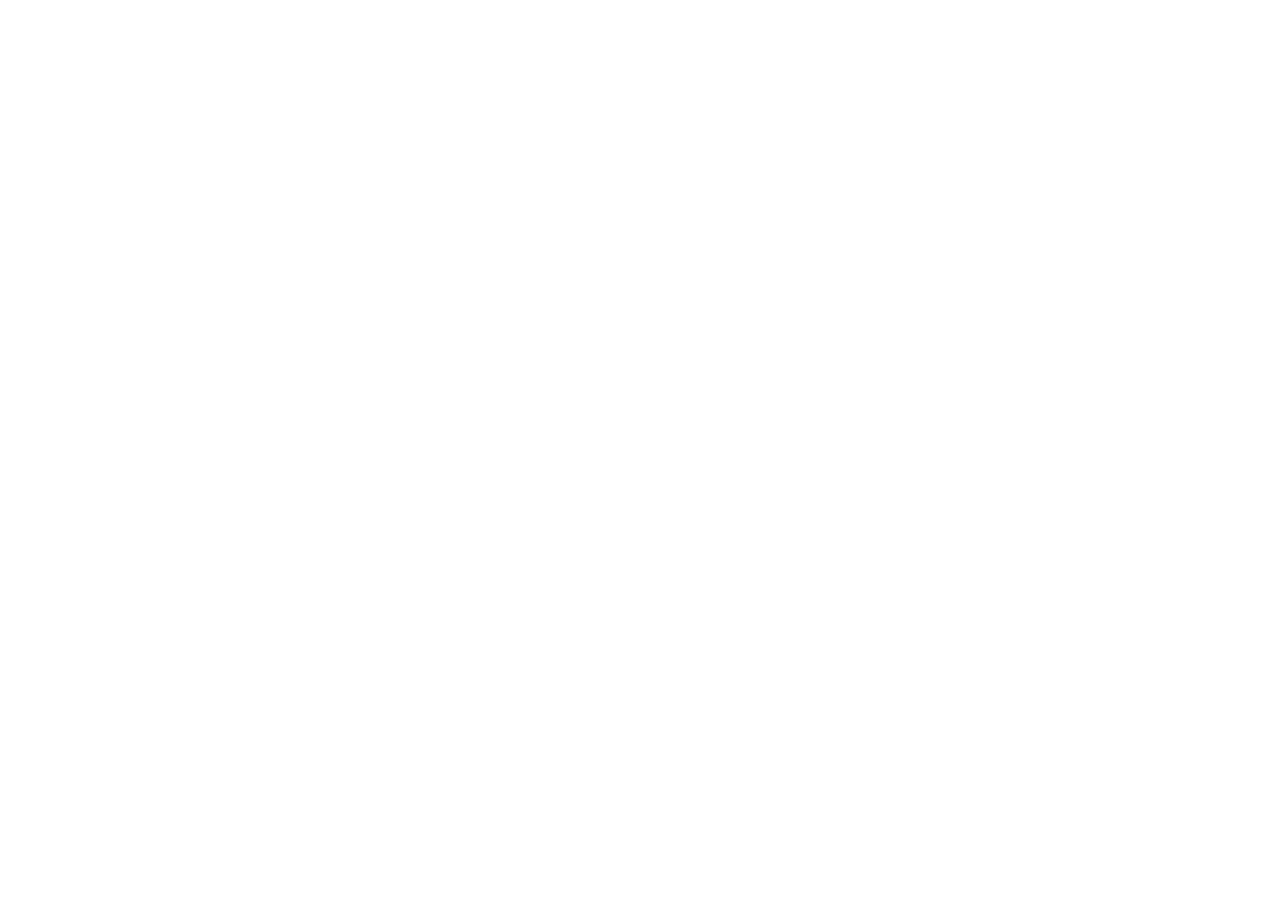
==== index.html @ c3a7b038 "first commit" ====
<!DOCTYPE html>
<html lang="en">
  <head>
    <meta charset="UTF-8" />
    <meta name="viewport" content="width=device-width, initial-scale=1.0" />
    <title>Weather Application</title>
    <link href="css/style.css" type="text/css" rel="stylesheet" />
    <script src="js/script.js" defer></script>
  </head>
  <body></body>
</html>
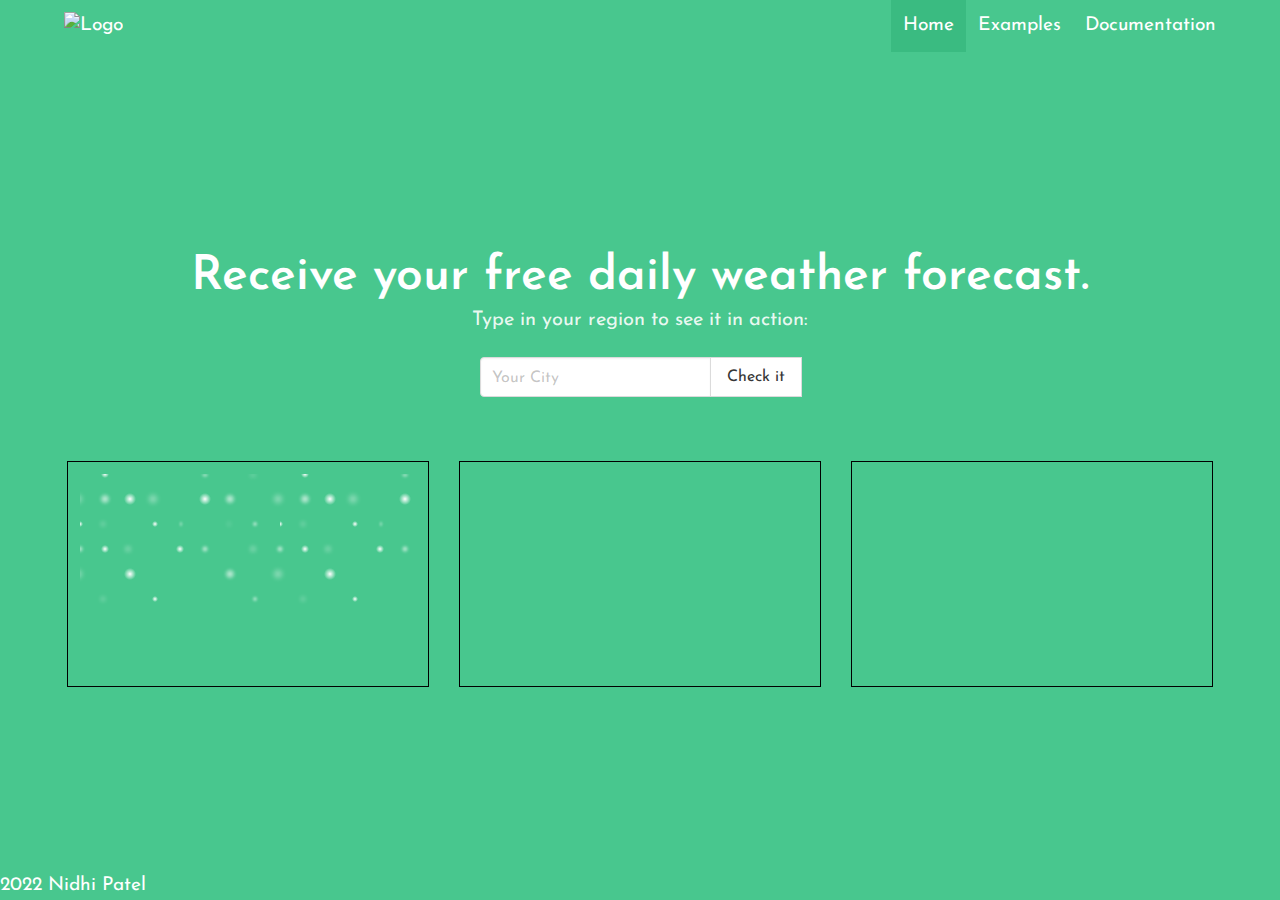
==== commit eb298dd5: "add extra folder for sunny and snow" ====
--- a/index.html
+++ b/index.html
@@ -4,8 +4,90 @@
     <meta charset="UTF-8" />
     <meta name="viewport" content="width=device-width, initial-scale=1.0" />
     <title>Weather Application</title>
+    <link href="bulma/css/bulma.min.css" type="text/css" rel="stylesheet" />
     <link href="css/style.css" type="text/css" rel="stylesheet" />
+    <link href="css/nav.css" type="text/css" rel="stylesheet" />
+    <link href="css/weather/snow.css" type="text/css" rel="stylesheet" />
     <script src="js/script.js" defer></script>
   </head>
-  <body></body>
+  <body>
+    <section class="hero is-success is-fullheight">
+      <!-- Hero head: will stick at the top -->
+      <div class="hero-head">
+        <header class="navbar">
+          <div class="container">
+            <div class="navbar-brand">
+              <a class="navbar-item">
+                <img
+                  src="https://bulma.io/images/bulma-type-white.png"
+                  alt="Logo"
+                />
+              </a>
+              <span class="navbar-burger" data-target="navbarMenuHeroC">
+                <span></span>
+                <span></span>
+                <span></span>
+              </span>
+            </div>
+            <div id="navbarMenuHeroC" class="navbar-menu fill">
+              <div class="navbar-end">
+                <a class="navbar-item is-active"> Home </a>
+                <a class="navbar-item"> Examples </a>
+                <a class="navbar-item"> Documentation </a>
+              </div>
+            </div>
+          </div>
+        </header>
+      </div>
+
+      <!-- Hero content: will be in the middle -->
+      <div class="hero-body">
+        <div class="container has-text-centered">
+          <section id="banner-text">
+            <p class="title is-1">Receive your free daily weather forecast.</p>
+            <p class="subtitle">Type in your region to see it in action:</p>
+            <div class="field has-addons field-center">
+              <p class="control">
+                <input
+                  class="input"
+                  type="text"
+                  placeholder="Your City"
+                  id="search-city"
+                />
+              </p>
+              <p class="control">
+                <button class="button" id="search-button">Check it</button>
+              </p>
+              <p id="error-message" class="hide">Please enter the city name</p>
+            </div>
+          </section>
+          <section id="main-content">
+            <div class="columns" id="weather-column">
+              <div class="column">
+                <div class="snow-wrap">
+                  <div class="snow">
+                    <!-- <div id="city-temp">10C</div>
+                    <div id="city-name">Brampton</div> -->
+                  </div>
+                </div>
+              </div>
+              <div class="column">
+                <div id="city-name"></div>
+                <div id="city-temp"></div>
+              </div>
+              <div class="column">
+                <div id="city-name"></div>
+                <div id="city-temp"></div>
+              </div>
+            </div>
+          </section>
+        </div>
+      </div>
+
+      <!-- Hero footer: will stick at the bottom -->
+      <div class="hero-foot">
+        <p>2022 Nidhi Patel</p>
+      </div>
+    </section>
+  </body>
 </html>
--- a/css/style.css
+++ b/css/style.css
@@ -0,0 +1,62 @@
+@import url("https://fonts.googleapis.com/css2?family=Josefin+Sans&display=swap");
+
+/**********************
+* TABLE OF CONTENT
+* ================
+* 1.GENERAL STYLES
+**********************/
+
+/* 1. GENERAL STYLES */
+html {
+  box-sizing: border-box;
+}
+*,
+*::before,
+*::after {
+  box-sizing: inherit;
+}
+body {
+  font: normal 1.2em/1.4 "Josefin Sans", sans-serif;
+  margin: 0;
+  color: #000000;
+}
+h1,
+h2,
+h3,
+h4,
+h5,
+h6,
+p {
+  margin: 0;
+  font-weight: normal;
+}
+input::placeholder {
+  font-family: "Josefin Sans", sans-serif;
+}
+button {
+  font-family: "Josefin Sans", sans-serif;
+}
+
+.full-page {
+  background-color: aquamarine;
+}
+
+.field.has-addons.field-center {
+  justify-content: center;
+}
+
+#banner-text {
+  padding: 2em 0;
+}
+#main-content {
+  padding: 2em 0;
+}
+.column {
+  border: 1px solid #000000;
+  margin: 0 15px;
+  text-align: left;
+}
+
+.hide {
+  display: none;
+}
--- a/css/nav.css
+++ b/css/nav.css
@@ -0,0 +1,51 @@
+/* NAVBAR ANIMATION EFFECT */
+.navbar-menu a {
+  position: relative;
+}
+.navbar-menu.fill a:after {
+  position: absolute;
+  bottom: 0;
+  left: 0;
+  right: 0;
+  margin: auto;
+  width: 0%;
+  content: ".";
+  color: transparent;
+  background: #aaa;
+  height: 1px;
+}
+
+.navbar-menu.fill a:after {
+  text-align: left;
+  content: ".";
+  margin: 0;
+  opacity: 0;
+}
+.navbar-menu.fill a:hover {
+  color: #fff;
+  z-index: 1;
+  transition: all 2s;
+}
+.navbar-menu.fill a:hover:after {
+  z-index: -10;
+  animation: fill 1s forwards;
+  -webkit-animation: fill 1s forwards;
+  -moz-animation: fill 1s forwards;
+  opacity: 1;
+}
+/* Keyframes */
+@keyframes fill {
+  0% {
+    width: 0%;
+    height: 1px;
+  }
+  50% {
+    width: 100%;
+    height: 1px;
+  }
+  100% {
+    width: 100%;
+    height: 100%;
+    background: #333;
+  }
+}
--- a/css/weather/snow.css
+++ b/css/weather/snow.css
@@ -0,0 +1,50 @@
+/* SNOW ANIMATION EFFECT */
+.snow-wrap {
+  position: relative;
+  overflow: hidden;
+  height: 200px;
+}
+.snow,
+.snow::after,
+.snow::before {
+  content: "";
+  top: -200px;
+  right: 0;
+  left: 0;
+  bottom: 0;
+  position: absolute;
+  background-image: radial-gradient(4px 4px at 25px 0px, #ffffff, transparent),
+    radial-gradient(6px 6px at 50px 25px, #ffffff, transparent),
+    radial-gradient(3px 3px at 75px 50px, #ffffff, transparent),
+    radial-gradient(4px 4px at 100px 75px, #ffffff, transparent),
+    radial-gradient(6px 6px at 125px 25px, #ffffff, transparent),
+    radial-gradient(3px 3px at 0px 50px, #ffffff, transparent),
+    radial-gradient(4px 4px at 25px 75px, #ffffff, transparent),
+    radial-gradient(6px 6px at 50px 100px, #ffffff, transparent),
+    radial-gradient(3px 3px at 75px 125px, #ffffff, transparent);
+  background-size: 200px 200px;
+  animation: snowAmin 3s linear infinite;
+}
+.snow::after {
+  margin-left: -52px;
+  opacity: 0.5;
+  filter: blur(2px);
+  animation-direction: reverse;
+  animation-duration: 6s;
+}
+.snow::before {
+  margin-left: -100px;
+  opacity: 0.7;
+  filter: blur(1px);
+  animation-direction: reverse;
+  animation-duration: 9s;
+}
+
+@keyframes snowAmin {
+  from {
+    transform: translateY(0);
+  }
+  to {
+    transform: translateY(200px);
+  }
+}
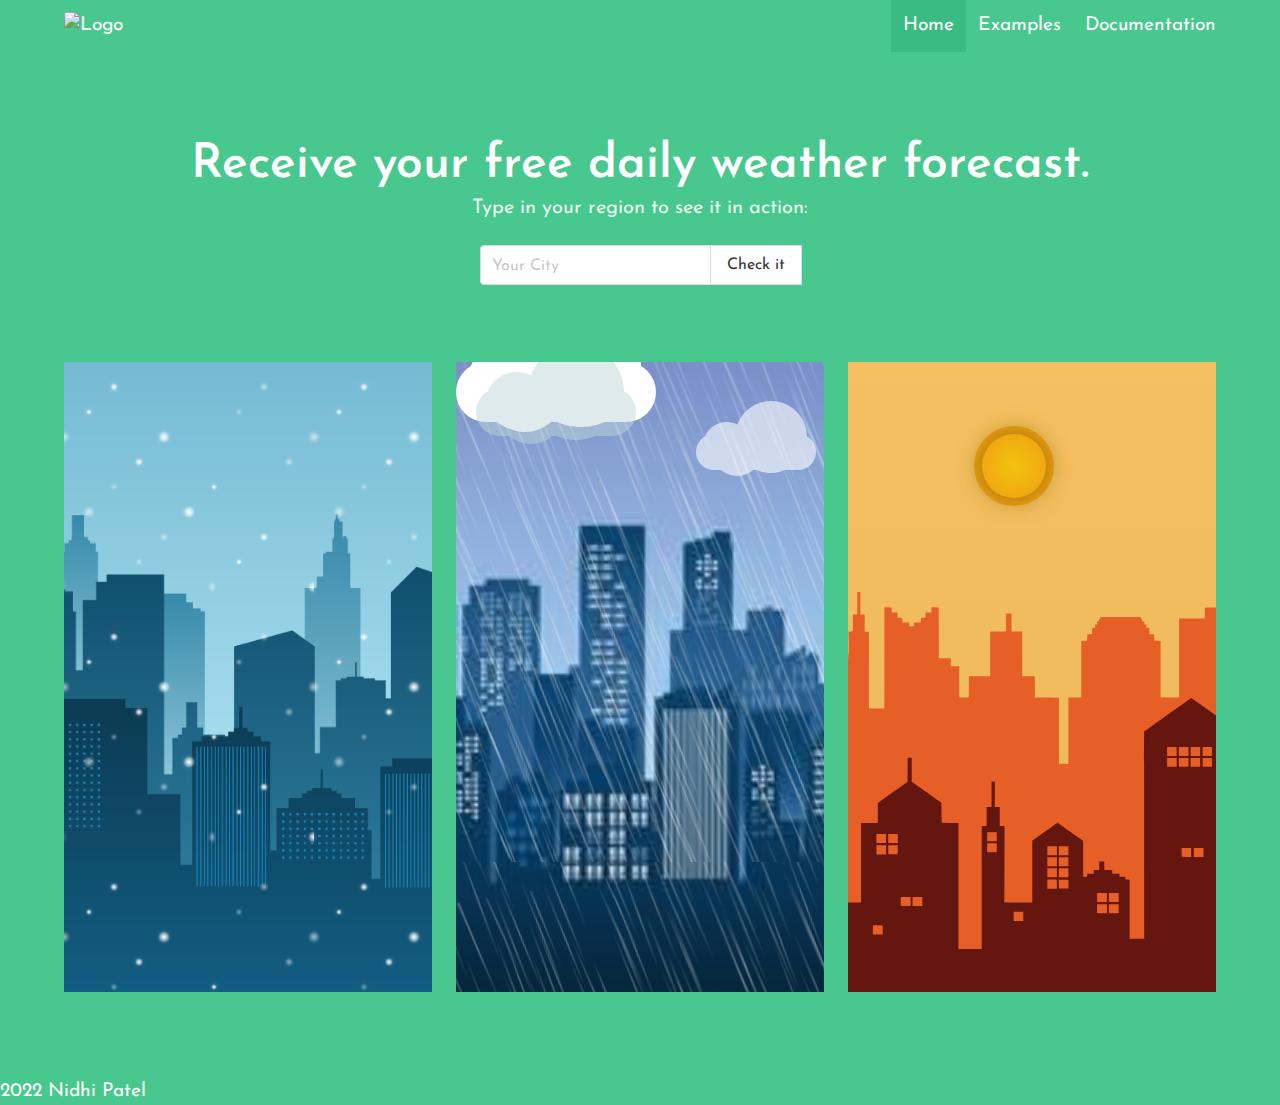
==== commit 2e0c8773: "add sunny and rainy" ====
--- a/index.html
+++ b/index.html
@@ -7,7 +7,11 @@
     <link href="bulma/css/bulma.min.css" type="text/css" rel="stylesheet" />
     <link href="css/style.css" type="text/css" rel="stylesheet" />
     <link href="css/nav.css" type="text/css" rel="stylesheet" />
-    <link href="css/weather/snow.css" type="text/css" rel="stylesheet" />
+    <link href="css/snow.css" type="text/css" rel="stylesheet" />
+    <link href="css/rainy.css" type="text/css" rel="stylesheet" />
+    <link href="css/sunny.css" type="text/css" rel="stylesheet" />
+    <link href="css/svg.css" type="text/css" rel="stylesheet" />
+
     <script src="js/script.js" defer></script>
   </head>
   <body>
@@ -64,20 +68,32 @@
           <section id="main-content">
             <div class="columns" id="weather-column">
               <div class="column">
-                <div class="snow-wrap">
-                  <div class="snow">
-                    <!-- <div id="city-temp">10C</div>
-                    <div id="city-name">Brampton</div> -->
-                  </div>
+                <div class="block-snow-wrapper">
+                  <div class="block-snow"></div>
                 </div>
               </div>
               <div class="column">
-                <div id="city-name"></div>
-                <div id="city-temp"></div>
+                <div class="block-rainy">
+                  <div class="cloud x1"></div>
+                  <div class="cloud x2"></div>
+                  <div class="cloud x6"></div>
+                </div>
               </div>
               <div class="column">
-                <div id="city-name"></div>
-                <div id="city-temp"></div>
+                <div class="wrapper">
+                  <div class="sunny"></div>
+                  <object
+                    class="background"
+                    type="image/svg+xml"
+                    data="image/red-city.svg"
+                  ></object>
+                  <div class="bird-container bird-container-one">
+                    <div class="bird bird-one"></div>
+                  </div>
+                  <div class="bird-container bird-container-two">
+                    <div class="bird bird-two"></div>
+                  </div>
+                </div>
               </div>
             </div>
           </section>
--- a/css/style.css
+++ b/css/style.css
@@ -51,11 +51,6 @@
 #main-content {
   padding: 2em 0;
 }
-.column {
-  border: 1px solid #000000;
-  margin: 0 15px;
-  text-align: left;
-}
 
 .hide {
   display: none;
--- a/css/snow.css
+++ b/css/snow.css
@@ -0,0 +1,61 @@
+:root {
+  --block-animation-background-size: 250px;
+}
+
+/* Snow Animation for Block - Start */
+.block-snow-wrapper {
+  height: 70vh;
+  width: 100%;
+  background-image: url("/image/background-block-snow.jpg");
+  background-size: cover;
+  background-position: center bottom;
+  position: relative;
+  overflow: hidden;
+}
+.block-snow,
+.block-snow::after,
+.block-snow::before {
+  content: "";
+  top: calc(-1 * var(--block-animation-background-size));
+  left: 0;
+  right: 0;
+  bottom: 0;
+  position: absolute;
+  background-image: radial-gradient(4px 4px at 50px 25px, #ffffff, transparent),
+    radial-gradient(6px 6px at 100px 75px, #ffffff, transparent),
+    radial-gradient(3px 3px at 150px 125px, #ffffff, transparent),
+    radial-gradient(4px 4px at 200px 175px, #ffffff, transparent),
+    radial-gradient(6px 6px at 250px 225px, #ffffff, transparent),
+    radial-gradient(3px 3px at 25px 50px, #ffffff, transparent),
+    radial-gradient(4px 4px at 75px 100px, #ffffff, transparent),
+    radial-gradient(6px 6px at 125px 150px, #ffffff, transparent),
+    radial-gradient(3px 3px at 175px 200px, #ffffff, transparent);
+  background-size: var(--block-animation-background-size)
+    var(--block-animation-background-size);
+  animation: blockScreenSnowAnimation 2s linear infinite;
+}
+.block-snow::after {
+  margin-left: -250px;
+  opacity: 0.5;
+  filter: blur(2px);
+  animation-direction: reverse;
+  animation-duration: 4s;
+}
+.block-snow::before {
+  margin-left: -350px;
+  opacity: 0.7;
+  filter: blur(1px);
+  animation-direction: reverse;
+  animation-duration: 6s;
+}
+
+@keyframes blockScreenSnowAnimation {
+  from {
+    transform: translateY(0);
+  }
+  to {
+    transform: translateY(var(--block-animation-background-size));
+  }
+}
+
+/* Snow Animation for Block - End */
--- a/css/rainy.css
+++ b/css/rainy.css
@@ -0,0 +1,138 @@
+.block-rainy {
+  position: relative;
+  background-image: url("/image/background-block-rainy.jpg");
+  width: 100%;
+  height: 70vh;
+  background-size: cover;
+  background-position: center bottom;
+  overflow: hidden;
+}
+.block-rainy::before {
+  content: "";
+  position: absolute;
+  top: 0;
+  left: 0;
+  width: 100%;
+  height: 100%;
+  background: url("/image/rain.png");
+  animation: rain 0.2s linear infinite;
+}
+
+.cloud {
+  width: 200px;
+  height: 60px;
+  background: #fff;
+  border-radius: 200px;
+  position: relative;
+}
+.cloud:before {
+  content: "";
+  position: absolute;
+  background: #fff;
+  width: 100px;
+  height: 80px;
+  top: -15px;
+  left: 10px;
+  border-radius: 100px;
+  transform: rotate(30deg);
+}
+.cloud:after {
+  content: "";
+  position: absolute;
+  background: #ffffff;
+  width: 120px;
+  height: 120px;
+  top: -55px;
+  left: auto;
+  right: 15px;
+  border-radius: 100px;
+  transform: rotate(30deg);
+}
+.cloud.x6::before {
+  background: #bfd6d8;
+}
+.cloud.x6::after {
+  background: #bfd6d8;
+}
+.x1 {
+  animation: moveclouds 15s linear infinite;
+}
+.x2 {
+  left: 200px;
+  transform: scale(0.6);
+  opacity: 0.6;
+  animation: moveclouds 25s linear infinite;
+}
+.x6 {
+  left: 0;
+  top: -100px;
+  transform: scale(0.8);
+  opacity: 0.5;
+  animation: thunder 4s linear 0.02s infinite alternate,
+    moveclouds 25s linear infinite;
+  background: #bfd6d8;
+}
+
+@keyframes moveclouds {
+  0% {
+    left: 0;
+  }
+  100% {
+    left: 100%;
+  }
+}
+
+@keyframes thunder {
+  0% {
+    box-shadow: 0 0 25px #fff;
+  }
+  2% {
+    box-shadow: 0 0 25px rgba(0, 0, 0, 0.3);
+  }
+  49% {
+    box-shadow: 0 0 25px rgba(0, 0, 0, 0.3);
+  }
+  50% {
+    box-shadow: 0 0 25px #fff;
+  }
+  52% {
+    box-shadow: 0 0 25px #f7db6e;
+  }
+  53% {
+    box-shadow: 0 0 25px rgba(0, 0, 0, 0.3);
+  }
+  69% {
+    box-shadow: 0 0 25px rgba(0, 0, 0, 0.3);
+  }
+  70% {
+    box-shadow: 0 0 25px #fff;
+  }
+  71% {
+    box-shadow: 0 0 25px rgba(0, 0, 0, 0.3);
+  }
+  75% {
+    box-shadow: 0 0 25px rgba(0, 0, 0, 0.3);
+  }
+  76% {
+    box-shadow: 0 0 25px #fff;
+  }
+  77% {
+    box-shadow: 0 0 25px #a8d3f0;
+  }
+  78% {
+    box-shadow: 0 0 25px rgba(0, 0, 0, 0.3);
+  }
+  100% {
+    box-shadow: 0 0 25px rgba(0, 0, 0, 0.3);
+  }
+}
+
+@keyframes rain {
+  0% {
+    background-position: 0 0;
+  }
+  100% {
+    background-position: 20% 100%;
+    /* background-position: -80% -100%; for block*/
+  }
+}
--- a/css/sunny.css
+++ b/css/sunny.css
@@ -0,0 +1,166 @@
+.background {
+  width: 100%;
+  height: 70vh;
+  overflow: hidden;
+}
+
+.sunny {
+  position: absolute;
+  right: 55%;
+  width: 5rem;
+  height: 5rem;
+  margin-top: 4rem;
+  top: 0;
+  z-index: 0;
+}
+
+.sunny::before {
+  content: "";
+  position: absolute;
+  height: 80%;
+  width: 80%;
+  top: 10%;
+  right: -40%;
+  border-radius: 50%;
+  z-index: 2;
+  background-color: #f1c40f;
+  background-image: radial-gradient(#f1c40f, #f39c12);
+  box-shadow: 0 0 25px #917508;
+}
+.sunny::after {
+  content: "";
+  position: absolute;
+  height: 100%;
+  width: 100%;
+  border-radius: 50%;
+  z-index: 1;
+  background-color: #f39c12;
+  will-change: opacity, transform;
+  animation: fadeIn 2s linear infinite reverse,
+    scaleDown 2s linear infinite reverse;
+}
+
+.wrapper {
+  width: 100%;
+  height: 70vh;
+  background: linear-gradient(
+    0deg,
+    rgb(236, 183, 91) 0%,
+    rgba(253, 201, 102, 1) 34%,
+    rgba(247, 166, 61, 1) 77%,
+    rgba(230, 101, 36, 1) 100%
+  );
+  background-position: 0% 100%;
+  background-size: 100% 600%;
+  animation: gradient 6s linear;
+  animation-direction: alternate;
+  overflow: hidden;
+  position: relative;
+}
+
+.bird {
+  background-image: url("/image/bird-cells-new.svg");
+  background-size: auto 100%;
+  width: 88px;
+  height: 125px;
+  will-change: background-position;
+  animation-name: fly-cycle;
+  animation-timing-function: steps(10);
+  animation-iteration-count: infinite;
+}
+
+.bird-one {
+  animation-duration: 1s;
+  animation-delay: -0.5s;
+}
+.bird-two {
+  animation-duration: 0.9s;
+  animation-delay: -0.75s;
+}
+.bird-container {
+  position: absolute;
+  top: 20%;
+  left: -10%;
+  transform: scale(0) translateX(-10vw);
+  will-change: transform;
+
+  animation-name: fly-right-one;
+  animation-timing-function: linear;
+  animation-iteration-count: infinite;
+}
+.bird-container-one {
+  animation-duration: 15s;
+  animation-delay: 0s;
+}
+
+.bird-container-two {
+  animation-duration: 16s;
+  animation-delay: 1s;
+}
+
+@keyframes fly-cycle {
+  100% {
+    background-position: -900px 0;
+  }
+}
+
+@keyframes fly-right-one {
+  0% {
+    transform: scale(0.3) translateX(-10vw);
+  }
+
+  10% {
+    transform: translateY(2vh) translateX(10vw) scale(0.4);
+  }
+
+  20% {
+    transform: translateY(0vh) translateX(30vw) scale(0.5);
+  }
+
+  30% {
+    transform: translateY(4vh) translateX(50vw) scale(0.6);
+  }
+
+  40% {
+    transform: translateY(2vh) translateX(70vw) scale(0.6);
+  }
+
+  50% {
+    transform: translateY(0vh) translateX(90vw) scale(0.6);
+  }
+
+  60% {
+    transform: translateY(0vh) translateX(110vw) scale(0.6);
+  }
+
+  100% {
+    transform: translateY(0vh) translateX(110vw) scale(0.6);
+  }
+}
+
+@keyframes gradient {
+  0% {
+    background-position: 0% 0%;
+  }
+  100% {
+    background-position: 0% 100%;
+  }
+}
+
+@keyframes fadeIn {
+  0% {
+    opacity: 0;
+  }
+  100% {
+    opacity: 1;
+  }
+}
+
+@keyframes scaleDown {
+  0% {
+    transform: scale(1);
+  }
+  100% {
+    transform: scale(0.8);
+  }
+}
--- a/css/svg.css
+++ b/css/svg.css
@@ -0,0 +1,40 @@
+svg {
+  width: 100%;
+  height: 100vh;
+}
+
+.back-building {
+  z-index: -2;
+  fill: #e65f27;
+  animation: back-building-animation 6s ease;
+}
+
+.front-building {
+  z-index: 2;
+  fill: #65160f;
+  animation: front-building-animation 6s ease;
+}
+
+@keyframes front-building-animation {
+  0% {
+    fill: #65160f;
+  }
+  50% {
+    fill: #a62619;
+  }
+  100% {
+    fill: #65160f;
+  }
+}
+
+@keyframes back-building-animation {
+  0% {
+    fill: #e65f27;
+  }
+  50% {
+    fill: #a9461d;
+  }
+  100% {
+    fill: #e65f27;
+  }
+}
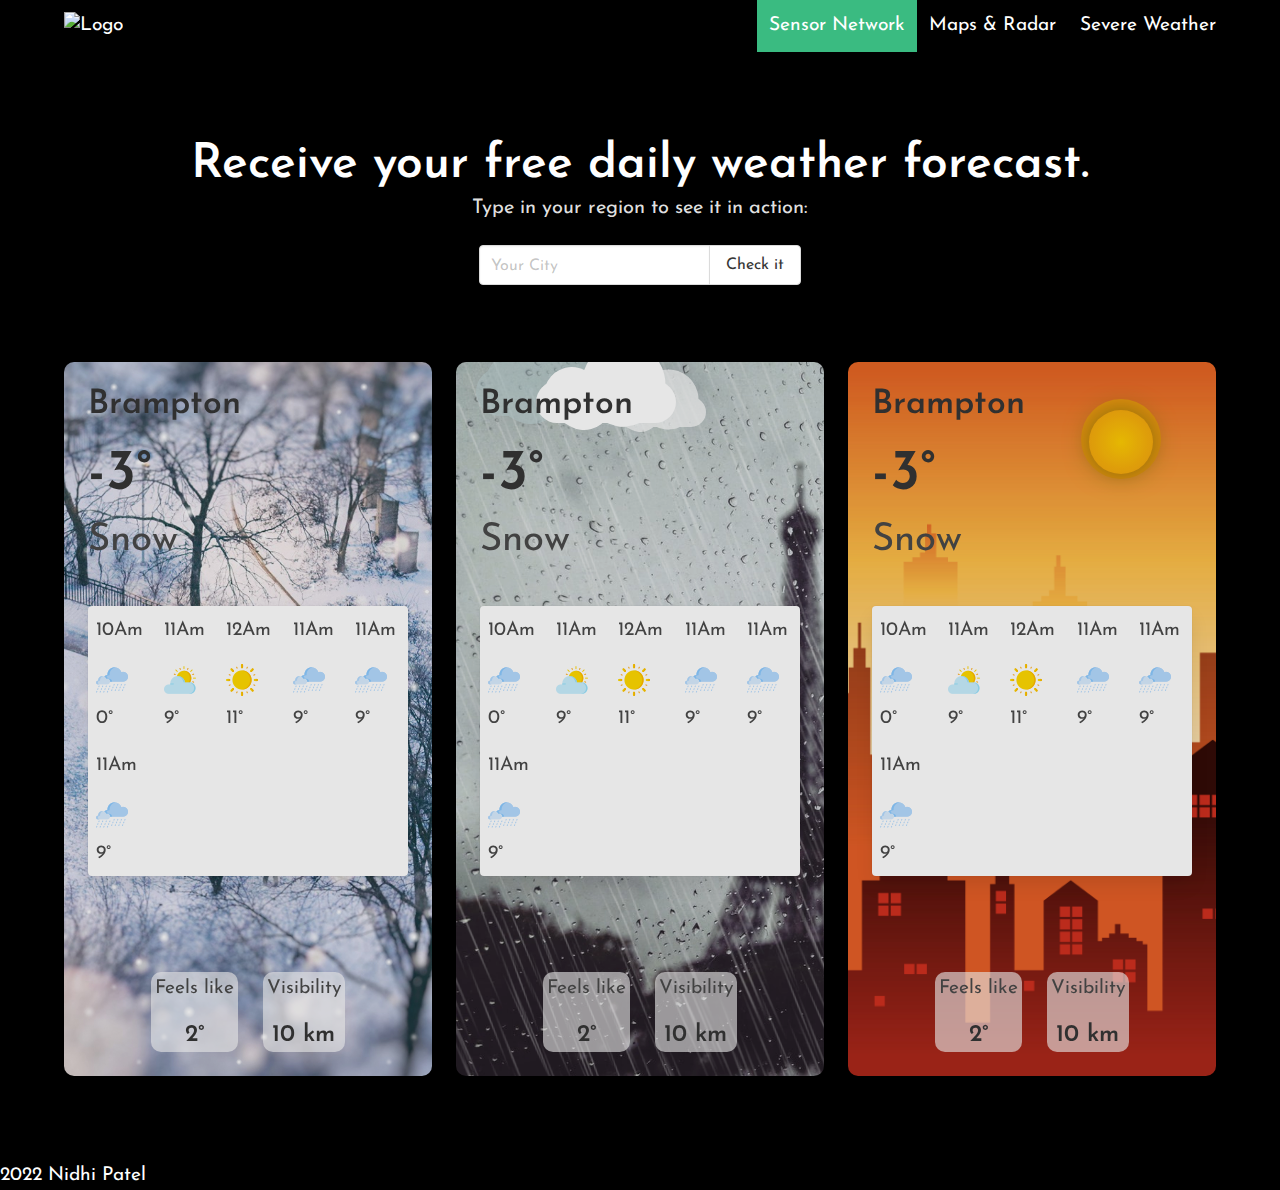
==== commit d84df1df: "merge all css and changes" ====
--- a/index.html
+++ b/index.html
@@ -6,17 +6,16 @@
     <title>Weather Application</title>
     <link href="bulma/css/bulma.min.css" type="text/css" rel="stylesheet" />
     <link href="css/style.css" type="text/css" rel="stylesheet" />
-    <link href="css/nav.css" type="text/css" rel="stylesheet" />
-    <link href="css/snow.css" type="text/css" rel="stylesheet" />
-    <link href="css/rainy.css" type="text/css" rel="stylesheet" />
-    <link href="css/sunny.css" type="text/css" rel="stylesheet" />
-    <link href="css/svg.css" type="text/css" rel="stylesheet" />
+    <!-- <link href="css/nav.css" type="text/css" rel="stylesheet" /> -->
+    <!-- <link href="css/snow.css" type="text/css" rel="stylesheet" /> -->
+    <!-- <link href="css/rainy.css" type="text/css" rel="stylesheet" /> -->
+    <!-- <link href="css/sunny.css" type="text/css" rel="stylesheet" /> -->
+    <!-- <link href="css/svg.css" type="text/css" rel="stylesheet" /> -->
 
     <script src="js/script.js" defer></script>
   </head>
   <body>
-    <section class="hero is-success is-fullheight">
-      <!-- Hero head: will stick at the top -->
+    <section class="hero is-success is-fullheight" id="full-page">
       <div class="hero-head">
         <header class="navbar">
           <div class="container">
@@ -35,20 +34,20 @@
             </div>
             <div id="navbarMenuHeroC" class="navbar-menu fill">
               <div class="navbar-end">
-                <a class="navbar-item is-active"> Home </a>
-                <a class="navbar-item"> Examples </a>
-                <a class="navbar-item"> Documentation </a>
+                <a class="navbar-item is-active">Sensor Network</a>
+                <a class="navbar-item">Maps & Radar</a>
+                <a class="navbar-item">Severe Weather</a>
               </div>
             </div>
           </div>
         </header>
       </div>
-
-      <!-- Hero content: will be in the middle -->
       <div class="hero-body">
         <div class="container has-text-centered">
           <section id="banner-text">
-            <p class="title is-1">Receive your free daily weather forecast.</p>
+            <h1 class="title is-1">
+              Receive your free daily weather forecast.
+            </h1>
             <p class="subtitle">Type in your region to see it in action:</p>
             <div class="field has-addons field-center">
               <p class="control">
@@ -60,38 +59,233 @@
                 />
               </p>
               <p class="control">
-                <button class="button" id="search-button">Check it</button>
+                <button class="button">Check it</button>
               </p>
-              <p id="error-message" class="hide">Please enter the city name</p>
             </div>
           </section>
           <section id="main-content">
             <div class="columns" id="weather-column">
-              <div class="column">
+              <div class="column" id="snow-column">
                 <div class="block-snow-wrapper">
                   <div class="block-snow"></div>
+                  <div class="card">
+                    <div class="card-content">
+                      <div class="content">
+                        <h2>Brampton</h2>
+                        <h3>-3<span>&#176;</span></h3>
+                        <p class="weather-condition">Snow</p>
+                        <div class="card shadow hourly-forecast">
+                          <ul>
+                            <li>
+                              <p>10Am</p>
+                              <img src="image/rain-icon.png" alt="rain icon" />
+                              <p>0<span>&#176;</span></p>
+                            </li>
+                            <li>
+                              <p>11Am</p>
+                              <img
+                                src="image/suncloud-icon.png"
+                                alt="sun with cloud icon"
+                              />
+                              <p>9<span>&#176;</span></p>
+                            </li>
+                            <li>
+                              <p>12Am</p>
+                              <img src="image/sun-icon.png" alt="sun icon" />
+                              <p>11<span>&#176;</span></p>
+                            </li>
+                            <li>
+                              <p>11Am</p>
+                              <img
+                                src="image/rain-icon.png"
+                                alt="temp-rain-icon"
+                              />
+                              <p>9<span>&#176;</span></p>
+                            </li>
+                            <li>
+                              <p>11Am</p>
+                              <img
+                                src="image/rain-icon.png"
+                                alt="temp-rain-icon"
+                              />
+                              <p>9<span>&#176;</span></p>
+                            </li>
+                            <li>
+                              <p>11Am</p>
+                              <img
+                                src="image/rain-icon.png"
+                                alt="temp-rain-icon"
+                              />
+                              <p>9<span>&#176;</span></p>
+                            </li>
+                          </ul>
+                        </div>
+                        <div class="temp-other-info">
+                          <ul>
+                            <li>
+                              <p>Feels like</p>
+                              <h4>2<span>&#176;</span></h4>
+                            </li>
+                            <li>
+                              <p>Visibility</p>
+                              <h4>10 km</h4>
+                            </li>
+                          </ul>
+                        </div>
+                      </div>
+                    </div>
+                  </div>
                 </div>
               </div>
-              <div class="column">
+              <div class="column" id="rainy-column">
                 <div class="block-rainy">
                   <div class="cloud x1"></div>
                   <div class="cloud x2"></div>
-                  <div class="cloud x6"></div>
+                  <div class="cloud x3"></div>
+                  <div class="card">
+                    <div class="card-content">
+                      <div class="content">
+                        <h2>Brampton</h2>
+                        <h3>-3<span>&#176;</span></h3>
+                        <p class="weather-condition">Snow</p>
+                        <div class="card shadow hourly-forecast">
+                          <ul>
+                            <li>
+                              <p>10Am</p>
+                              <img src="image/rain-icon.png" alt="rain icon" />
+                              <p>0<span>&#176;</span></p>
+                            </li>
+                            <li>
+                              <p>11Am</p>
+                              <img
+                                src="image/suncloud-icon.png"
+                                alt="sun with cloud icon"
+                              />
+                              <p>9<span>&#176;</span></p>
+                            </li>
+                            <li>
+                              <p>12Am</p>
+                              <img src="image/sun-icon.png" alt="sun icon" />
+                              <p>11<span>&#176;</span></p>
+                            </li>
+                            <li>
+                              <p>11Am</p>
+                              <img
+                                src="image/rain-icon.png"
+                                alt="temp-rain-icon"
+                              />
+                              <p>9<span>&#176;</span></p>
+                            </li>
+                            <li>
+                              <p>11Am</p>
+                              <img
+                                src="image/rain-icon.png"
+                                alt="temp-rain-icon"
+                              />
+                              <p>9<span>&#176;</span></p>
+                            </li>
+                            <li>
+                              <p>11Am</p>
+                              <img
+                                src="image/rain-icon.png"
+                                alt="temp-rain-icon"
+                              />
+                              <p>9<span>&#176;</span></p>
+                            </li>
+                          </ul>
+                        </div>
+                        <div class="temp-other-info">
+                          <ul>
+                            <li>
+                              <p>Feels like</p>
+                              <h4>2<span>&#176;</span></h4>
+                            </li>
+                            <li>
+                              <p>Visibility</p>
+                              <h4>10 km</h4>
+                            </li>
+                          </ul>
+                        </div>
+                      </div>
+                    </div>
+                  </div>
                 </div>
               </div>
-              <div class="column">
-                <div class="wrapper">
+              <div class="column" id="sunny-column">
+                <div class="block-sunny">
                   <div class="sunny"></div>
-                  <object
-                    class="background"
-                    type="image/svg+xml"
-                    data="image/red-city.svg"
-                  ></object>
                   <div class="bird-container bird-container-one">
                     <div class="bird bird-one"></div>
                   </div>
                   <div class="bird-container bird-container-two">
                     <div class="bird bird-two"></div>
+                  </div>
+                  <div class="card">
+                    <div class="card-content">
+                      <div class="content">
+                        <h2>Brampton</h2>
+                        <h3>-3<span>&#176;</span></h3>
+                        <p class="weather-condition">Snow</p>
+                        <div class="card shadow hourly-forecast">
+                          <ul>
+                            <li>
+                              <p>10Am</p>
+                              <img src="image/rain-icon.png" alt="rain icon" />
+                              <p>0<span>&#176;</span></p>
+                            </li>
+                            <li>
+                              <p>11Am</p>
+                              <img
+                                src="image/suncloud-icon.png"
+                                alt="sun with cloud icon"
+                              />
+                              <p>9<span>&#176;</span></p>
+                            </li>
+                            <li>
+                              <p>12Am</p>
+                              <img src="image/sun-icon.png" alt="sun icon" />
+                              <p>11<span>&#176;</span></p>
+                            </li>
+                            <li>
+                              <p>11Am</p>
+                              <img
+                                src="image/rain-icon.png"
+                                alt="temp-rain-icon"
+                              />
+                              <p>9<span>&#176;</span></p>
+                            </li>
+                            <li>
+                              <p>11Am</p>
+                              <img
+                                src="image/rain-icon.png"
+                                alt="temp-rain-icon"
+                              />
+                              <p>9<span>&#176;</span></p>
+                            </li>
+                            <li>
+                              <p>11Am</p>
+                              <img
+                                src="image/rain-icon.png"
+                                alt="temp-rain-icon"
+                              />
+                              <p>9<span>&#176;</span></p>
+                            </li>
+                          </ul>
+                        </div>
+                        <div class="temp-other-info">
+                          <ul>
+                            <li>
+                              <p>Feels like</p>
+                              <h4>2<span>&#176;</span></h4>
+                            </li>
+                            <li>
+                              <p>Visibility</p>
+                              <h4>10 km</h4>
+                            </li>
+                          </ul>
+                        </div>
+                      </div>
+                    </div>
                   </div>
                 </div>
               </div>
@@ -99,8 +293,6 @@
           </section>
         </div>
       </div>
-
-      <!-- Hero footer: will stick at the bottom -->
       <div class="hero-foot">
         <p>2022 Nidhi Patel</p>
       </div>
--- a/css/style.css
+++ b/css/style.css
@@ -4,6 +4,15 @@
 * TABLE OF CONTENT
 * ================
 * 1.GENERAL STYLES
+* 2.CHANGE IN BULMA STYLE
+* 3.MENU
+* 4.BANNER
+* 5.MAIN-CONTENT
+* 6.WEATHER
+*   6A. SNOW
+*   6B. RAIN
+*   6C. SUNNY 
+* 7.MAIN BACKGROUND-CHANGE THROUGH JS   
 **********************/
 
 /* 1. GENERAL STYLES */
@@ -20,16 +29,6 @@
   margin: 0;
   color: #000000;
 }
-h1,
-h2,
-h3,
-h4,
-h5,
-h6,
-p {
-  margin: 0;
-  font-weight: normal;
-}
 input::placeholder {
   font-family: "Josefin Sans", sans-serif;
 }
@@ -37,21 +36,514 @@
   font-family: "Josefin Sans", sans-serif;
 }
 
-.full-page {
-  background-color: aquamarine;
-}
-
+/* 2. CHANGE IN BULMA STYLE */
 .field.has-addons.field-center {
   justify-content: center;
 }
-
+.column {
+  text-align: left;
+}
+.content ul {
+  margin-left: 0;
+}
+.card {
+  background-color: transparent;
+  height: 100%;
+}
+.hero-body {
+  z-index: 2;
+}
+
+/* 3. MAIN */
+/* NAVBAR ANIMATION EFFECT */
+.navbar-menu.fill a {
+  position: relative;
+}
+.navbar-menu.fill a:after {
+  position: absolute;
+  bottom: 0;
+  left: 0;
+  right: 0;
+  margin: auto;
+  width: 0%;
+  content: "";
+  color: transparent;
+  background: #aaa;
+  height: 1px;
+  margin: 0;
+  opacity: 0;
+  text-align: left;
+}
+
+.navbar-menu.fill a:hover {
+  color: #fff;
+  z-index: 1;
+  transition: all 2s;
+}
+.navbar-menu.fill a:hover:after {
+  z-index: -10;
+  animation: fill 1s forwards;
+  opacity: 1;
+}
+/* Keyframes */
+@keyframes fill {
+  0% {
+    width: 0%;
+    height: 1px;
+  }
+  50% {
+    width: 100%;
+    height: 1px;
+  }
+  100% {
+    width: 100%;
+    height: 100%;
+    background: #333;
+  }
+}
+
+/* 3. BANNER*/
 #banner-text {
   padding: 2em 0;
 }
+#full-page {
+  background-color: #000000;
+  z-index: 0;
+  overflow: hidden;
+  position: relative;
+}
+
+/* 4. MAIN CONTENT */
 #main-content {
   padding: 2em 0;
 }
-
-.hide {
-  display: none;
-}
+#weather-column .content h3 {
+  margin-top: 0;
+  font-size: 3em;
+  margin-bottom: 0.1em;
+}
+#weather-column .content .weather-condition {
+  font-size: 2em;
+}
+.hourly-forecast.card {
+  background-color: #ffffff;
+  margin-bottom: 5em;
+}
+.temp-other-info ul {
+  text-align: center;
+}
+.temp-other-info ul li {
+  background-color: rgb(255 255 255 / 62%);
+  border-radius: 10px;
+  display: inline-block;
+  margin: 0 0.5em;
+  padding: 0.2em;
+  text-align: center;
+}
+.temp-other-info ul li h4,
+.temp-other-info ul li p {
+  margin-top: 0;
+  margin-bottom: 0;
+}
+.hourly-forecast ul li {
+  display: inline-block;
+  padding: 0.4em;
+}
+#weather-column .column:hover {
+  box-shadow: 0px 0px 6px 6px rgba(254, 254, 254, 0.3);
+  border-radius: 10px;
+}
+#weather-column .column:hover .block-snow-wrapper,
+#weather-column .column:hover .block-rainy,
+#weather-column .column:hover .block-sunny {
+  opacity: 1;
+}
+
+/* 5. WEATHER */
+
+/* 5A. SNOW */
+.block-snow-wrapper {
+  width: 100%;
+  background-image: url("/image/background-block-snow.jpg");
+  background-size: cover;
+  position: relative;
+  overflow: hidden;
+  border-radius: 10px;
+  opacity: 0.9;
+}
+.block-snow,
+.block-snow::after,
+.block-snow::before {
+  content: "";
+  top: -250px;
+  left: 0;
+  right: 0;
+  bottom: 0;
+  position: absolute;
+  background-image: radial-gradient(4px 4px at 50px 25px, #ffffff, transparent),
+    radial-gradient(6px 6px at 100px 75px, #ffffff, transparent),
+    radial-gradient(3px 3px at 150px 125px, #ffffff, transparent),
+    radial-gradient(4px 4px at 200px 175px, #ffffff, transparent),
+    radial-gradient(6px 6px at 250px 225px, #ffffff, transparent),
+    radial-gradient(3px 3px at 25px 50px, #ffffff, transparent),
+    radial-gradient(4px 4px at 75px 100px, #ffffff, transparent),
+    radial-gradient(6px 6px at 125px 150px, #ffffff, transparent),
+    radial-gradient(3px 3px at 175px 200px, #ffffff, transparent);
+  background-size: 250px 250px;
+  animation: blockScreenSnowAnimation 2s linear infinite;
+}
+.block-snow::after {
+  margin-left: -250px;
+  opacity: 0.5;
+  filter: blur(2px);
+  animation-direction: reverse;
+  animation-duration: 4s;
+}
+.block-snow::before {
+  margin-left: -350px;
+  opacity: 0.7;
+  filter: blur(1px);
+  animation-direction: reverse;
+  animation-duration: 6s;
+}
+
+@keyframes blockScreenSnowAnimation {
+  from {
+    transform: translateY(0);
+  }
+  to {
+    transform: translateY(250px);
+  }
+}
+
+/* 5B. RAIN */
+.block-rainy {
+  position: relative;
+  background-image: url("/image/background-block-rainy.jpg");
+  width: 100%;
+  background-size: cover;
+  overflow: hidden;
+  border-radius: 10px;
+  opacity: 0.9;
+}
+.block-rainy::before {
+  content: "";
+  position: absolute;
+  top: 0;
+  left: 0;
+  width: 100%;
+  height: 100%;
+  background: url("/image/rain.png");
+  animation: rain 0.2s linear infinite;
+}
+.cloud {
+  width: 200px;
+  height: 60px;
+  background: #fff;
+  border-radius: 200px;
+  position: absolute;
+}
+.cloud:before {
+  content: "";
+  position: absolute;
+  background: #fff;
+  width: 100px;
+  height: 80px;
+  top: -15px;
+  left: 10px;
+  border-radius: 100px;
+  transform: rotate(30deg);
+}
+.cloud:after {
+  content: "";
+  position: absolute;
+  background: #ffffff;
+  width: 120px;
+  height: 120px;
+  top: -55px;
+  left: auto;
+  right: 15px;
+  border-radius: 100px;
+  transform: rotate(30deg);
+}
+.cloud.x1::before {
+  background: #bfd6d8;
+}
+.cloud.x1::after {
+  background: #bfd6d8;
+}
+.x2 {
+  top: 10px;
+  left: 50px;
+  transform: scale(0.7);
+  opacity: 1;
+  animation: moveclouds 35s linear infinite;
+}
+.x3 {
+  top: 20px;
+  left: 100px;
+  transform: scale(0.5);
+  opacity: 0.7;
+  animation: moveclouds 20s linear infinite;
+}
+.x1 {
+  left: 0;
+  top: 0;
+  transform: scale(0.8);
+  opacity: 0.5;
+  animation: thunder 4s linear 0.02s infinite alternate,
+    moveclouds 10s linear infinite;
+  background: #bfd6d8;
+}
+
+@keyframes moveclouds {
+  0% {
+    left: 0;
+  }
+  100% {
+    left: 100%;
+  }
+}
+
+@keyframes thunder {
+  0% {
+    box-shadow: 0 0 25px #fff;
+  }
+  2% {
+    box-shadow: 0 0 25px rgba(0, 0, 0, 0.3);
+  }
+  49% {
+    box-shadow: 0 0 25px rgba(0, 0, 0, 0.3);
+  }
+  50% {
+    box-shadow: 0 0 25px #fff;
+  }
+  52% {
+    box-shadow: 0 0 25px #f7db6e;
+  }
+  53% {
+    box-shadow: 0 0 25px rgba(0, 0, 0, 0.3);
+  }
+  69% {
+    box-shadow: 0 0 25px rgba(0, 0, 0, 0.3);
+  }
+  70% {
+    box-shadow: 0 0 25px #fff;
+  }
+  71% {
+    box-shadow: 0 0 25px rgba(0, 0, 0, 0.3);
+  }
+  75% {
+    box-shadow: 0 0 25px rgba(0, 0, 0, 0.3);
+  }
+  76% {
+    box-shadow: 0 0 25px #fff;
+  }
+  77% {
+    box-shadow: 0 0 25px #a8d3f0;
+  }
+  78% {
+    box-shadow: 0 0 25px rgba(0, 0, 0, 0.3);
+  }
+  100% {
+    box-shadow: 0 0 25px rgba(0, 0, 0, 0.3);
+  }
+}
+
+@keyframes rain {
+  0% {
+    background-position: 0 0;
+  }
+  100% {
+    background-position: 20% 100%;
+  }
+}
+
+/* 5C. SUNNY */
+.block-sunny {
+  width: 100%;
+  background: url("/image/background-block-sunny.jpg");
+  background-size: cover;
+  overflow: hidden;
+  position: relative;
+  border-radius: 10px;
+  opacity: 0.9;
+}
+.sunny {
+  position: absolute;
+  right: 15%;
+  width: 5rem;
+  height: 5rem;
+  margin-top: 4rem;
+  top: -27px;
+  z-index: 0;
+}
+.sunny::before {
+  content: "";
+  position: absolute;
+  height: 80%;
+  width: 80%;
+  top: 13%;
+  right: 8px;
+  border-radius: 50%;
+  z-index: 2;
+  background-color: #fecc03;
+  background-image: radial-gradient(#fecc03, #f39c12);
+  box-shadow: 0 0 25px #917508;
+}
+.sunny::after {
+  content: "";
+  position: absolute;
+  height: 100%;
+  width: 100%;
+  border-radius: 50%;
+  z-index: 1;
+  background-color: #f39c12;
+  /* will-change: opacity, transform; */
+  animation: fadeIn 1s linear infinite reverse,
+    scaleDown 1s linear infinite reverse;
+}
+.bird {
+  background-image: url("/image/bird-cells-new.svg");
+  background-size: auto 100%;
+  width: 88px;
+  height: 125px;
+  animation-name: fly-cycle;
+  animation-timing-function: steps(10);
+  animation-iteration-count: infinite;
+}
+.bird-one {
+  animation-duration: 1s;
+  animation-delay: -0.5s;
+}
+.bird-two {
+  animation-duration: 0.9s;
+  animation-delay: -0.75s;
+}
+.bird-container {
+  position: absolute;
+  top: 20%;
+  left: -10%;
+  transform: scale(0) translateX(-10vw);
+  animation-name: fly-right-one;
+  animation-timing-function: linear;
+  animation-iteration-count: infinite;
+}
+.bird-container-one {
+  animation-duration: 15s;
+  animation-delay: 0s;
+}
+.bird-container-two {
+  animation-duration: 16s;
+  animation-delay: 1s;
+}
+
+@keyframes fly-cycle {
+  100% {
+    background-position: -900px 0;
+  }
+}
+
+@keyframes fly-right-one {
+  0% {
+    transform: scale(0.3) translateX(-10vw);
+  }
+
+  10% {
+    transform: translateY(2vh) translateX(10vw) scale(0.4);
+  }
+
+  20% {
+    transform: translateY(0vh) translateX(30vw) scale(0.5);
+  }
+
+  30% {
+    transform: translateY(4vh) translateX(50vw) scale(0.6);
+  }
+
+  40% {
+    transform: translateY(2vh) translateX(70vw) scale(0.6);
+  }
+
+  50% {
+    transform: translateY(0vh) translateX(90vw) scale(0.6);
+  }
+
+  60% {
+    transform: translateY(0vh) translateX(110vw) scale(0.6);
+  }
+
+  100% {
+    transform: translateY(0vh) translateX(110vw) scale(0.6);
+  }
+}
+
+@keyframes gradient {
+  0% {
+    background-position: 0% 0%;
+  }
+  100% {
+    background-position: 0% 100%;
+  }
+}
+
+@keyframes fadeIn {
+  0% {
+    opacity: 0;
+  }
+  100% {
+    opacity: 1;
+  }
+}
+
+@keyframes scaleDown {
+  0% {
+    transform: scale(1);
+  }
+  100% {
+    transform: scale(0.8);
+  }
+}
+
+/* 6.MAIN BACKGROUND-CHANGE THROUGH JS */
+.background-snow {
+  background: url("/image/background-snow.jpg") no-repeat;
+  background-size: cover;
+}
+.background-rain {
+  background: url("/image/background-rainy.jpg") no-repeat;
+  background-size: cover;
+}
+.background-rain::before {
+  content: "";
+  position: absolute;
+  top: 0;
+  left: 0;
+  width: 100%;
+  height: 100%;
+  background: url("/image/rain.png");
+  animation: rain 0.2s linear infinite;
+}
+.background-sunny {
+  background: url("/image/background-sunny.jpg") no-repeat;
+  background-size: cover;
+}
+
+.btn-5 {
+  border: 0 solid;
+  box-shadow: inset 0 0 20px rgba(255, 255, 255, 0);
+  outline: 1px solid;
+  outline-color: rgba(255, 255, 255, 0.5);
+  outline-offset: 0px;
+  text-shadow: none;
+  transition: all 1250ms cubic-bezier(0.19, 1, 0.22, 1);
+}
+
+.btn-5:hover {
+  border: 1px solid;
+  box-shadow: inset 0 0 20px rgba(255, 255, 255, 0.5),
+    0 0 20px rgba(255, 255, 255, 0.2);
+  outline-color: rgba(255, 255, 255, 0);
+  outline-offset: 15px;
+  text-shadow: 1px 1px 2px #427388;
+}
--- a/css/snow.css
+++ b/css/snow.css
@@ -1,22 +1,19 @@
-:root {
-  --block-animation-background-size: 250px;
-}
-
 /* Snow Animation for Block - Start */
 .block-snow-wrapper {
-  height: 70vh;
+  /* height: 70vh; */
   width: 100%;
   background-image: url("/image/background-block-snow.jpg");
   background-size: cover;
-  background-position: center bottom;
   position: relative;
   overflow: hidden;
+  border-radius: 10px;
+  opacity: 0.9;
 }
 .block-snow,
 .block-snow::after,
 .block-snow::before {
   content: "";
-  top: calc(-1 * var(--block-animation-background-size));
+  top: -250px;
   left: 0;
   right: 0;
   bottom: 0;
@@ -30,8 +27,7 @@
     radial-gradient(4px 4px at 75px 100px, #ffffff, transparent),
     radial-gradient(6px 6px at 125px 150px, #ffffff, transparent),
     radial-gradient(3px 3px at 175px 200px, #ffffff, transparent);
-  background-size: var(--block-animation-background-size)
-    var(--block-animation-background-size);
+  background-size: 250px 250px;
   animation: blockScreenSnowAnimation 2s linear infinite;
 }
 .block-snow::after {
@@ -54,7 +50,7 @@
     transform: translateY(0);
   }
   to {
-    transform: translateY(var(--block-animation-background-size));
+    transform: translateY(250px);
   }
 }
 
--- a/css/rainy.css
+++ b/css/rainy.css
@@ -2,10 +2,9 @@
   position: relative;
   background-image: url("/image/background-block-rainy.jpg");
   width: 100%;
-  height: 70vh;
   background-size: cover;
-  background-position: center bottom;
   overflow: hidden;
+  opacity: 0.9;
 }
 .block-rainy::before {
   content: "";
@@ -23,7 +22,7 @@
   height: 60px;
   background: #fff;
   border-radius: 200px;
-  position: relative;
+  position: absolute;
 }
 .cloud:before {
   content: "";
@@ -48,28 +47,33 @@
   border-radius: 100px;
   transform: rotate(30deg);
 }
-.cloud.x6::before {
+.cloud.x1::before {
   background: #bfd6d8;
 }
-.cloud.x6::after {
+.cloud.x1::after {
   background: #bfd6d8;
 }
+.x2 {
+  top: 10px;
+  left: 50px;
+  transform: scale(0.7);
+  opacity: 1;
+  animation: moveclouds 35s linear infinite;
+}
+.x3 {
+  top: 20px;
+  left: 100px;
+  transform: scale(0.5);
+  opacity: 0.7;
+  animation: moveclouds 20s linear infinite;
+}
 .x1 {
-  animation: moveclouds 15s linear infinite;
-}
-.x2 {
-  left: 200px;
-  transform: scale(0.6);
-  opacity: 0.6;
-  animation: moveclouds 25s linear infinite;
-}
-.x6 {
   left: 0;
-  top: -100px;
+  top: 0;
   transform: scale(0.8);
   opacity: 0.5;
   animation: thunder 4s linear 0.02s infinite alternate,
-    moveclouds 25s linear infinite;
+    moveclouds 10s linear infinite;
   background: #bfd6d8;
 }
 
--- a/css/sunny.css
+++ b/css/sunny.css
@@ -1,8 +1,8 @@
-.background {
+/* .background {
   width: 100%;
   height: 70vh;
   overflow: hidden;
-}
+} */
 
 .sunny {
   position: absolute;
@@ -19,8 +19,8 @@
   position: absolute;
   height: 80%;
   width: 80%;
-  top: 10%;
-  right: -40%;
+  top: 13%;
+  right: 8px;
   border-radius: 50%;
   z-index: 2;
   background-color: #f1c40f;
@@ -40,10 +40,9 @@
     scaleDown 2s linear infinite reverse;
 }
 
-.wrapper {
+.block-sunny {
   width: 100%;
-  height: 70vh;
-  background: linear-gradient(
+  /* background: linear-gradient(
     0deg,
     rgb(236, 183, 91) 0%,
     rgba(253, 201, 102, 1) 34%,
@@ -52,10 +51,13 @@
   );
   background-position: 0% 100%;
   background-size: 100% 600%;
-  animation: gradient 6s linear;
-  animation-direction: alternate;
+  animation: gradient 6s linear; */
+  /* animation-direction: alternate; */
+  background: url("/image/background-block-sunny.jpg");
+  background-size: cover;
   overflow: hidden;
   position: relative;
+  opacity: 0.9;
 }
 
 .bird {
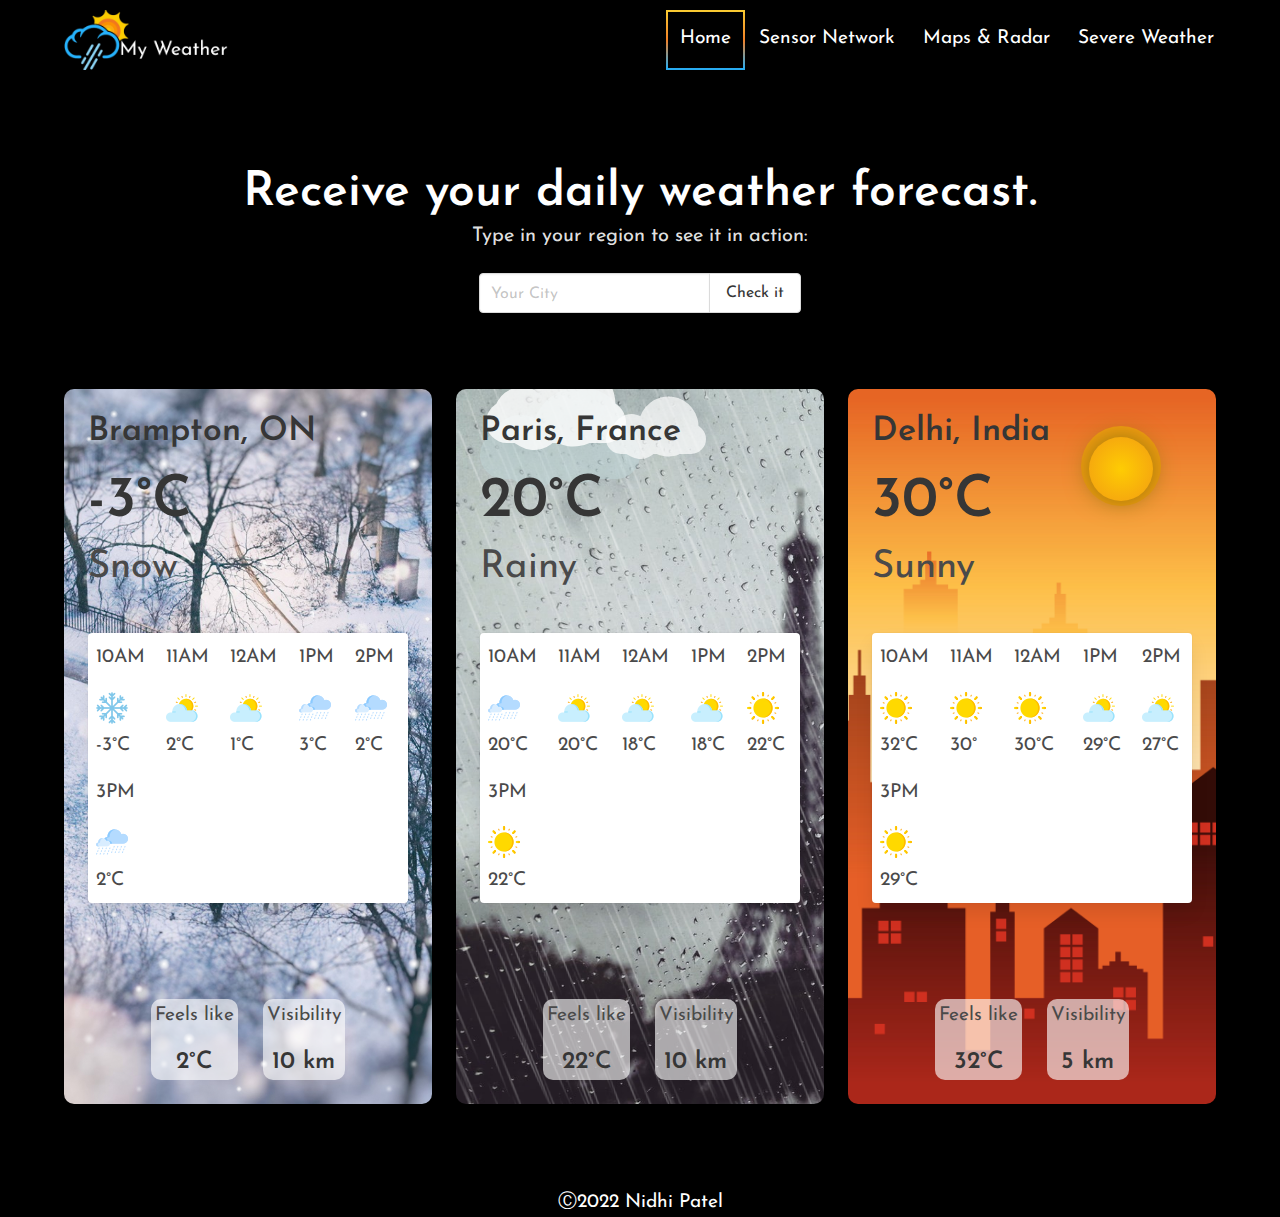
==== commit dc16f1e7: "final project" ====
--- a/index.html
+++ b/index.html
@@ -3,298 +3,294 @@
   <head>
     <meta charset="UTF-8" />
     <meta name="viewport" content="width=device-width, initial-scale=1.0" />
-    <title>Weather Application</title>
+    <title>My Weather</title>
+    <link rel="icon" type="image/x-icon" href="/image/favicon.png" />
     <link href="bulma/css/bulma.min.css" type="text/css" rel="stylesheet" />
     <link href="css/style.css" type="text/css" rel="stylesheet" />
-    <!-- <link href="css/nav.css" type="text/css" rel="stylesheet" /> -->
-    <!-- <link href="css/snow.css" type="text/css" rel="stylesheet" /> -->
-    <!-- <link href="css/rainy.css" type="text/css" rel="stylesheet" /> -->
-    <!-- <link href="css/sunny.css" type="text/css" rel="stylesheet" /> -->
-    <!-- <link href="css/svg.css" type="text/css" rel="stylesheet" /> -->
-
     <script src="js/script.js" defer></script>
   </head>
   <body>
-    <section class="hero is-success is-fullheight" id="full-page">
-      <div class="hero-head">
-        <header class="navbar">
-          <div class="container">
-            <div class="navbar-brand">
-              <a class="navbar-item">
-                <img
-                  src="https://bulma.io/images/bulma-type-white.png"
-                  alt="Logo"
-                />
-              </a>
-              <span class="navbar-burger" data-target="navbarMenuHeroC">
-                <span></span>
-                <span></span>
-                <span></span>
-              </span>
+    <section
+      class="hero is-success is-fullheight full-background"
+      id="full-page"
+    >
+      <div id="body-wrapper">
+        <div class="hero-head" id="header">
+          <header class="navbar">
+            <div class="container">
+              <div class="navbar-brand">
+                <a class="navbar-item logo" href="#">
+                  <img src="image/logo.png" alt="logo" />
+                </a>
+                <span class="navbar-burger" data-target="navbarMenuHeroC">
+                  <span></span>
+                  <span></span>
+                  <span></span>
+                </span>
+              </div>
+              <div id="navbarMenuHeroC" class="navbar-menu">
+                <div class="navbar-end">
+                  <a class="navbar-item nav-active" href="#">Home</a>
+                  <a class="navbar-item" href="#">Sensor Network</a>
+                  <a class="navbar-item" href="#">Maps & Radar</a>
+                  <a class="navbar-item" href="#">Severe Weather</a>
+                </div>
+              </div>
             </div>
-            <div id="navbarMenuHeroC" class="navbar-menu fill">
-              <div class="navbar-end">
-                <a class="navbar-item is-active">Sensor Network</a>
-                <a class="navbar-item">Maps & Radar</a>
-                <a class="navbar-item">Severe Weather</a>
-              </div>
-            </div>
-          </div>
-        </header>
-      </div>
-      <div class="hero-body">
-        <div class="container has-text-centered">
-          <section id="banner-text">
-            <h1 class="title is-1">
-              Receive your free daily weather forecast.
-            </h1>
-            <p class="subtitle">Type in your region to see it in action:</p>
-            <div class="field has-addons field-center">
-              <p class="control">
-                <input
-                  class="input"
-                  type="text"
-                  placeholder="Your City"
-                  id="search-city"
-                />
-              </p>
-              <p class="control">
-                <button class="button">Check it</button>
-              </p>
-            </div>
-          </section>
-          <section id="main-content">
-            <div class="columns" id="weather-column">
-              <div class="column" id="snow-column">
-                <div class="block-snow-wrapper">
-                  <div class="block-snow"></div>
-                  <div class="card">
-                    <div class="card-content">
-                      <div class="content">
-                        <h2>Brampton</h2>
-                        <h3>-3<span>&#176;</span></h3>
-                        <p class="weather-condition">Snow</p>
-                        <div class="card shadow hourly-forecast">
-                          <ul>
-                            <li>
-                              <p>10Am</p>
-                              <img src="image/rain-icon.png" alt="rain icon" />
-                              <p>0<span>&#176;</span></p>
-                            </li>
-                            <li>
-                              <p>11Am</p>
-                              <img
-                                src="image/suncloud-icon.png"
-                                alt="sun with cloud icon"
-                              />
-                              <p>9<span>&#176;</span></p>
-                            </li>
-                            <li>
-                              <p>12Am</p>
-                              <img src="image/sun-icon.png" alt="sun icon" />
-                              <p>11<span>&#176;</span></p>
-                            </li>
-                            <li>
-                              <p>11Am</p>
-                              <img
-                                src="image/rain-icon.png"
-                                alt="temp-rain-icon"
-                              />
-                              <p>9<span>&#176;</span></p>
-                            </li>
-                            <li>
-                              <p>11Am</p>
-                              <img
-                                src="image/rain-icon.png"
-                                alt="temp-rain-icon"
-                              />
-                              <p>9<span>&#176;</span></p>
-                            </li>
-                            <li>
-                              <p>11Am</p>
-                              <img
-                                src="image/rain-icon.png"
-                                alt="temp-rain-icon"
-                              />
-                              <p>9<span>&#176;</span></p>
-                            </li>
-                          </ul>
-                        </div>
-                        <div class="temp-other-info">
-                          <ul>
-                            <li>
-                              <p>Feels like</p>
-                              <h4>2<span>&#176;</span></h4>
-                            </li>
-                            <li>
-                              <p>Visibility</p>
-                              <h4>10 km</h4>
-                            </li>
-                          </ul>
+          </header>
+        </div>
+        <div class="hero-body">
+          <div class="container has-text-centered">
+            <section id="banner-text">
+              <h1 class="title is-1">Receive your daily weather forecast.</h1>
+              <p class="subtitle">Type in your region to see it in action:</p>
+              <div class="field has-addons field-center">
+                <p class="control">
+                  <input
+                    class="input"
+                    type="text"
+                    placeholder="Your City"
+                    id="search-city"
+                  />
+                </p>
+                <p class="control">
+                  <button class="button">Check it</button>
+                </p>
+              </div>
+            </section>
+            <main id="main-content">
+              <div class="columns is-desktop" id="weather-column">
+                <div class="column" id="snow-column">
+                  <div class="block-snow-wrapper">
+                    <div class="block-snow"></div>
+                    <div class="card">
+                      <div class="card-content">
+                        <div class="content">
+                          <h2>Brampton, ON</h2>
+                          <h3>-3<span>&#176;</span>C</h3>
+                          <p class="weather-condition">Snow</p>
+                          <div class="card shadow hourly-forecast">
+                            <ul>
+                              <li>
+                                <p>10AM</p>
+                                <img
+                                  src="image/snow-icon.png"
+                                  alt="snow icon"
+                                />
+                                <p>-3<span>&#176;</span>C</p>
+                              </li>
+                              <li>
+                                <p>11AM</p>
+                                <img
+                                  src="image/suncloud-icon.png"
+                                  alt="sun with cloud icon"
+                                />
+                                <p>2<span>&#176;</span>C</p>
+                              </li>
+                              <li>
+                                <p>12AM</p>
+                                <img
+                                  src="image/suncloud-icon.png"
+                                  alt="sun with cloud icon"
+                                />
+                                <p>1<span>&#176;</span>C</p>
+                              </li>
+                              <li>
+                                <p>1PM</p>
+                                <img
+                                  src="image/rain-icon.png"
+                                  alt="rain icon"
+                                />
+                                <p>3<span>&#176;</span>C</p>
+                              </li>
+                              <li>
+                                <p>2PM</p>
+                                <img
+                                  src="image/rain-icon.png"
+                                  alt="rain icon"
+                                />
+                                <p>2<span>&#176;</span>C</p>
+                              </li>
+                              <li>
+                                <p>3PM</p>
+                                <img
+                                  src="image/rain-icon.png"
+                                  alt="rain icon"
+                                />
+                                <p>2<span>&#176;</span>C</p>
+                              </li>
+                            </ul>
+                          </div>
+                          <div class="temp-other-info">
+                            <ul>
+                              <li>
+                                <p>Feels like</p>
+                                <h4>2<span>&#176;</span>C</h4>
+                              </li>
+                              <li>
+                                <p>Visibility</p>
+                                <h4>10 km</h4>
+                              </li>
+                            </ul>
+                          </div>
                         </div>
                       </div>
                     </div>
                   </div>
                 </div>
-              </div>
-              <div class="column" id="rainy-column">
-                <div class="block-rainy">
-                  <div class="cloud x1"></div>
-                  <div class="cloud x2"></div>
-                  <div class="cloud x3"></div>
-                  <div class="card">
-                    <div class="card-content">
-                      <div class="content">
-                        <h2>Brampton</h2>
-                        <h3>-3<span>&#176;</span></h3>
-                        <p class="weather-condition">Snow</p>
-                        <div class="card shadow hourly-forecast">
-                          <ul>
-                            <li>
-                              <p>10Am</p>
-                              <img src="image/rain-icon.png" alt="rain icon" />
-                              <p>0<span>&#176;</span></p>
-                            </li>
-                            <li>
-                              <p>11Am</p>
-                              <img
-                                src="image/suncloud-icon.png"
-                                alt="sun with cloud icon"
-                              />
-                              <p>9<span>&#176;</span></p>
-                            </li>
-                            <li>
-                              <p>12Am</p>
-                              <img src="image/sun-icon.png" alt="sun icon" />
-                              <p>11<span>&#176;</span></p>
-                            </li>
-                            <li>
-                              <p>11Am</p>
-                              <img
-                                src="image/rain-icon.png"
-                                alt="temp-rain-icon"
-                              />
-                              <p>9<span>&#176;</span></p>
-                            </li>
-                            <li>
-                              <p>11Am</p>
-                              <img
-                                src="image/rain-icon.png"
-                                alt="temp-rain-icon"
-                              />
-                              <p>9<span>&#176;</span></p>
-                            </li>
-                            <li>
-                              <p>11Am</p>
-                              <img
-                                src="image/rain-icon.png"
-                                alt="temp-rain-icon"
-                              />
-                              <p>9<span>&#176;</span></p>
-                            </li>
-                          </ul>
-                        </div>
-                        <div class="temp-other-info">
-                          <ul>
-                            <li>
-                              <p>Feels like</p>
-                              <h4>2<span>&#176;</span></h4>
-                            </li>
-                            <li>
-                              <p>Visibility</p>
-                              <h4>10 km</h4>
-                            </li>
-                          </ul>
+                <div class="column" id="rainy-column">
+                  <div class="block-rainy">
+                    <div class="cloud x1"></div>
+                    <div class="cloud x2"></div>
+                    <div class="cloud x3"></div>
+                    <div class="card">
+                      <div class="card-content">
+                        <div class="content">
+                          <h2>Paris, France</h2>
+                          <h3>20<span>&#176;</span>C</h3>
+                          <p class="weather-condition">Rainy</p>
+                          <div class="card shadow hourly-forecast">
+                            <ul>
+                              <li>
+                                <p>10AM</p>
+                                <img
+                                  src="image/rain-icon.png"
+                                  alt="rain icon"
+                                />
+                                <p>20<span>&#176;</span>C</p>
+                              </li>
+                              <li>
+                                <p>11AM</p>
+                                <img
+                                  src="image/suncloud-icon.png"
+                                  alt="sun with cloud icon"
+                                />
+                                <p>20<span>&#176;</span>C</p>
+                              </li>
+                              <li>
+                                <p>12AM</p>
+                                <img
+                                  src="image/suncloud-icon.png"
+                                  alt="sun with cloud icon"
+                                />
+                                <p>18<span>&#176;</span>C</p>
+                              </li>
+                              <li>
+                                <p>1PM</p>
+                                <img
+                                  src="image/suncloud-icon.png"
+                                  alt="sun with cloud icon"
+                                />
+                                <p>18<span>&#176;</span>C</p>
+                              </li>
+                              <li>
+                                <p>2PM</p>
+                                <img src="image/sun-icon.png" alt="sun icon" />
+                                <p>22<span>&#176;</span>C</p>
+                              </li>
+                              <li>
+                                <p>3PM</p>
+                                <img src="image/sun-icon.png" alt="sun icon" />
+                                <p>22<span>&#176;</span>C</p>
+                              </li>
+                            </ul>
+                          </div>
+                          <div class="temp-other-info">
+                            <ul>
+                              <li>
+                                <p>Feels like</p>
+                                <h4>22<span>&#176;</span>C</h4>
+                              </li>
+                              <li>
+                                <p>Visibility</p>
+                                <h4>10 km</h4>
+                              </li>
+                            </ul>
+                          </div>
                         </div>
                       </div>
                     </div>
                   </div>
                 </div>
-              </div>
-              <div class="column" id="sunny-column">
-                <div class="block-sunny">
-                  <div class="sunny"></div>
-                  <div class="bird-container bird-container-one">
-                    <div class="bird bird-one"></div>
-                  </div>
-                  <div class="bird-container bird-container-two">
-                    <div class="bird bird-two"></div>
-                  </div>
-                  <div class="card">
-                    <div class="card-content">
-                      <div class="content">
-                        <h2>Brampton</h2>
-                        <h3>-3<span>&#176;</span></h3>
-                        <p class="weather-condition">Snow</p>
-                        <div class="card shadow hourly-forecast">
-                          <ul>
-                            <li>
-                              <p>10Am</p>
-                              <img src="image/rain-icon.png" alt="rain icon" />
-                              <p>0<span>&#176;</span></p>
-                            </li>
-                            <li>
-                              <p>11Am</p>
-                              <img
-                                src="image/suncloud-icon.png"
-                                alt="sun with cloud icon"
-                              />
-                              <p>9<span>&#176;</span></p>
-                            </li>
-                            <li>
-                              <p>12Am</p>
-                              <img src="image/sun-icon.png" alt="sun icon" />
-                              <p>11<span>&#176;</span></p>
-                            </li>
-                            <li>
-                              <p>11Am</p>
-                              <img
-                                src="image/rain-icon.png"
-                                alt="temp-rain-icon"
-                              />
-                              <p>9<span>&#176;</span></p>
-                            </li>
-                            <li>
-                              <p>11Am</p>
-                              <img
-                                src="image/rain-icon.png"
-                                alt="temp-rain-icon"
-                              />
-                              <p>9<span>&#176;</span></p>
-                            </li>
-                            <li>
-                              <p>11Am</p>
-                              <img
-                                src="image/rain-icon.png"
-                                alt="temp-rain-icon"
-                              />
-                              <p>9<span>&#176;</span></p>
-                            </li>
-                          </ul>
-                        </div>
-                        <div class="temp-other-info">
-                          <ul>
-                            <li>
-                              <p>Feels like</p>
-                              <h4>2<span>&#176;</span></h4>
-                            </li>
-                            <li>
-                              <p>Visibility</p>
-                              <h4>10 km</h4>
-                            </li>
-                          </ul>
+                <div class="column" id="sunny-column">
+                  <div class="block-sunny">
+                    <div class="sunny"></div>
+                    <div class="bird-container bird-container-one">
+                      <div class="bird bird-one"></div>
+                    </div>
+                    <div class="bird-container bird-container-two">
+                      <div class="bird bird-two"></div>
+                    </div>
+                    <div class="card">
+                      <div class="card-content">
+                        <div class="content">
+                          <h2>Delhi, India</h2>
+                          <h3>30<span>&#176;</span>C</h3>
+                          <p class="weather-condition">Sunny</p>
+                          <div class="card shadow hourly-forecast">
+                            <ul>
+                              <li>
+                                <p>10AM</p>
+                                <img src="image/sun-icon.png" alt="sun icon" />
+                                <p>32<span>&#176;</span>C</p>
+                              </li>
+                              <li>
+                                <p>11AM</p>
+                                <img src="image/sun-icon.png" alt="sun icon" />
+                                <p>30<span>&#176;</span></p>
+                              </li>
+                              <li>
+                                <p>12AM</p>
+                                <img src="image/sun-icon.png" alt="sun icon" />
+                                <p>30<span>&#176;</span>C</p>
+                              </li>
+                              <li>
+                                <p>1PM</p>
+                                <img
+                                  src="image/suncloud-icon.png"
+                                  alt="sun with cloud icon"
+                                />
+                                <p>29<span>&#176;</span>C</p>
+                              </li>
+                              <li>
+                                <p>2PM</p>
+                                <img
+                                  src="image/suncloud-icon.png"
+                                  alt="sun with cloud icon"
+                                />
+                                <p>27<span>&#176;</span>C</p>
+                              </li>
+                              <li>
+                                <p>3PM</p>
+                                <img src="image/sun-icon.png" alt="sun icon" />
+                                <p>29<span>&#176;</span>C</p>
+                              </li>
+                            </ul>
+                          </div>
+                          <div class="temp-other-info">
+                            <ul>
+                              <li>
+                                <p>Feels like</p>
+                                <h4>32<span>&#176;</span>C</h4>
+                              </li>
+                              <li>
+                                <p>Visibility</p>
+                                <h4>5 km</h4>
+                              </li>
+                            </ul>
+                          </div>
                         </div>
                       </div>
                     </div>
                   </div>
                 </div>
               </div>
-            </div>
-          </section>
+            </main>
+          </div>
         </div>
-      </div>
-      <div class="hero-foot">
-        <p>2022 Nidhi Patel</p>
+        <div class="hero-foot" id="footer">
+          <p><span>&#9400;</span>2022 Nidhi Patel</p>
+        </div>
       </div>
     </section>
   </body>
--- a/css/style.css
+++ b/css/style.css
@@ -35,6 +35,9 @@
 button {
   font-family: "Josefin Sans", sans-serif;
 }
+:focus-visible {
+  outline: none;
+}
 
 /* 2. CHANGE IN BULMA STYLE */
 .field.has-addons.field-center {
@@ -53,67 +56,62 @@
 .hero-body {
   z-index: 2;
 }
+.navbar-item img {
+  max-height: 3.75rem;
+}
+.hero.is-success a.logo:hover {
+  background-color: transparent;
+}
+.hero.is-success {
+  background-color: #000000;
+}
+a.navbar-item:focus,
+a.navbar-item:focus-within {
+  background-color: transparent;
+}
 
 /* 3. MAIN */
 /* NAVBAR ANIMATION EFFECT */
-.navbar-menu.fill a {
+.hero.is-success .navbar-menu a {
   position: relative;
-}
-.navbar-menu.fill a:after {
-  position: absolute;
-  bottom: 0;
-  left: 0;
-  right: 0;
-  margin: auto;
-  width: 0%;
-  content: "";
-  color: transparent;
-  background: #aaa;
-  height: 1px;
-  margin: 0;
-  opacity: 0;
-  text-align: left;
-}
-
-.navbar-menu.fill a:hover {
-  color: #fff;
+  border: 2px solid transparent;
+}
+.hero.is-success .navbar-menu a:hover,
+.hero.is-success .navbar-menu a:active,
+.hero.is-success .navbar-menu a.nav-active {
+  border-image-source: linear-gradient(
+    0deg,
+    rgba(37, 173, 245, 1) 0%,
+    rgba(242, 129, 39, 1) 50%,
+    rgba(250, 203, 50, 1) 100%
+  );
+  border-image-slice: 1;
   z-index: 1;
   transition: all 2s;
-}
-.navbar-menu.fill a:hover:after {
-  z-index: -10;
-  animation: fill 1s forwards;
-  opacity: 1;
-}
-/* Keyframes */
-@keyframes fill {
-  0% {
-    width: 0%;
-    height: 1px;
-  }
-  50% {
-    width: 100%;
-    height: 1px;
-  }
-  100% {
-    width: 100%;
-    height: 100%;
-    background: #333;
-  }
+  background-color: transparent;
+}
+.navbar-item {
+  padding-top: 0;
+  padding-bottom: 0;
+}
+.navbar {
+  padding: 0.5em 0;
 }
 
 /* 3. BANNER*/
 #banner-text {
   padding: 2em 0;
 }
-#full-page {
-  background-color: #000000;
+.full-background {
   z-index: 0;
   overflow: hidden;
   position: relative;
 }
 
 /* 4. MAIN CONTENT */
+#body-wrapper {
+  z-index: 1;
+}
 #main-content {
   padding: 2em 0;
 }
@@ -149,14 +147,35 @@
   display: inline-block;
   padding: 0.4em;
 }
+.hourly-forecast img:hover {
+  animation: shake 0.82s cubic-bezier(0.36, 0.07, 0.19, 0.97) both;
+  transform: translate3d(0, 0, 0);
+  backface-visibility: hidden;
+  perspective: 1000px;
+}
 #weather-column .column:hover {
   box-shadow: 0px 0px 6px 6px rgba(254, 254, 254, 0.3);
   border-radius: 10px;
 }
-#weather-column .column:hover .block-snow-wrapper,
-#weather-column .column:hover .block-rainy,
-#weather-column .column:hover .block-sunny {
-  opacity: 1;
+
+@keyframes shake {
+  10%,
+  90% {
+    transform: translate3d(-1px, 0, 0);
+  }
+  20%,
+  80% {
+    transform: translate3d(2px, 0, 0);
+  }
+  30%,
+  50%,
+  70% {
+    transform: translate3d(-4px, 0, 0);
+  }
+  40%,
+  60% {
+    transform: translate3d(4px, 0, 0);
+  }
 }
 
 /* 5. WEATHER */
@@ -164,12 +183,11 @@
 /* 5A. SNOW */
 .block-snow-wrapper {
   width: 100%;
-  background-image: url("/image/background-block-snow.jpg");
+  background: url("../image/background-block-snow.jpg") no-repeat;
   background-size: cover;
   position: relative;
   overflow: hidden;
   border-radius: 10px;
-  opacity: 0.9;
 }
 .block-snow,
 .block-snow::after,
@@ -219,12 +237,11 @@
 /* 5B. RAIN */
 .block-rainy {
   position: relative;
-  background-image: url("/image/background-block-rainy.jpg");
+  background: url("../image/background-block-rainy.jpg") no-repeat;
   width: 100%;
   background-size: cover;
   overflow: hidden;
   border-radius: 10px;
-  opacity: 0.9;
 }
 .block-rainy::before {
   content: "";
@@ -233,7 +250,7 @@
   left: 0;
   width: 100%;
   height: 100%;
-  background: url("/image/rain.png");
+  background: url("../image/rain.png");
   animation: rain 0.2s linear infinite;
 }
 .cloud {
@@ -273,10 +290,10 @@
   background: #bfd6d8;
 }
 .x2 {
-  top: 10px;
-  left: 50px;
+  top: 3px;
+  left: 0;
   transform: scale(0.7);
-  opacity: 1;
+  opacity: 0.8;
   animation: moveclouds 35s linear infinite;
 }
 .x3 {
@@ -287,12 +304,12 @@
   animation: moveclouds 20s linear infinite;
 }
 .x1 {
-  left: 0;
-  top: 0;
+  left: 4px;
+  top: 36px;
   transform: scale(0.8);
   opacity: 0.5;
   animation: thunder 4s linear 0.02s infinite alternate,
-    moveclouds 10s linear infinite;
+    moveclouds 15s linear infinite;
   background: #bfd6d8;
 }
 
@@ -362,12 +379,11 @@
 /* 5C. SUNNY */
 .block-sunny {
   width: 100%;
-  background: url("/image/background-block-sunny.jpg");
+  background: url("../image/background-block-sunny.jpg") no-repeat;
   background-size: cover;
   overflow: hidden;
   position: relative;
   border-radius: 10px;
-  opacity: 0.9;
 }
 .sunny {
   position: absolute;
@@ -404,7 +420,7 @@
     scaleDown 1s linear infinite reverse;
 }
 .bird {
-  background-image: url("/image/bird-cells-new.svg");
+  background-image: url("../image/bird-cells-new.svg");
   background-size: auto 100%;
   width: 88px;
   height: 125px;
@@ -478,15 +494,6 @@
   }
 }
 
-@keyframes gradient {
-  0% {
-    background-position: 0% 0%;
-  }
-  100% {
-    background-position: 0% 100%;
-  }
-}
-
 @keyframes fadeIn {
   0% {
     opacity: 0;
@@ -506,14 +513,6 @@
 }
 
 /* 6.MAIN BACKGROUND-CHANGE THROUGH JS */
-.background-snow {
-  background: url("/image/background-snow.jpg") no-repeat;
-  background-size: cover;
-}
-.background-rain {
-  background: url("/image/background-rainy.jpg") no-repeat;
-  background-size: cover;
-}
 .background-rain::before {
   content: "";
   position: absolute;
@@ -521,29 +520,15 @@
   left: 0;
   width: 100%;
   height: 100%;
-  background: url("/image/rain.png");
+  background: url("../image/rain.png");
   animation: rain 0.2s linear infinite;
 }
 .background-sunny {
-  background: url("/image/background-sunny.jpg") no-repeat;
+  background: url("../image/sun-background.jpg") no-repeat;
   background-size: cover;
 }
 
-.btn-5 {
-  border: 0 solid;
-  box-shadow: inset 0 0 20px rgba(255, 255, 255, 0);
-  outline: 1px solid;
-  outline-color: rgba(255, 255, 255, 0.5);
-  outline-offset: 0px;
-  text-shadow: none;
-  transition: all 1250ms cubic-bezier(0.19, 1, 0.22, 1);
-}
-
-.btn-5:hover {
-  border: 1px solid;
-  box-shadow: inset 0 0 20px rgba(255, 255, 255, 0.5),
-    0 0 20px rgba(255, 255, 255, 0.2);
-  outline-color: rgba(255, 255, 255, 0);
-  outline-offset: 15px;
-  text-shadow: 1px 1px 2px #427388;
-}
+/* 7.FOOTER */
+#footer {
+  text-align: center;
+}
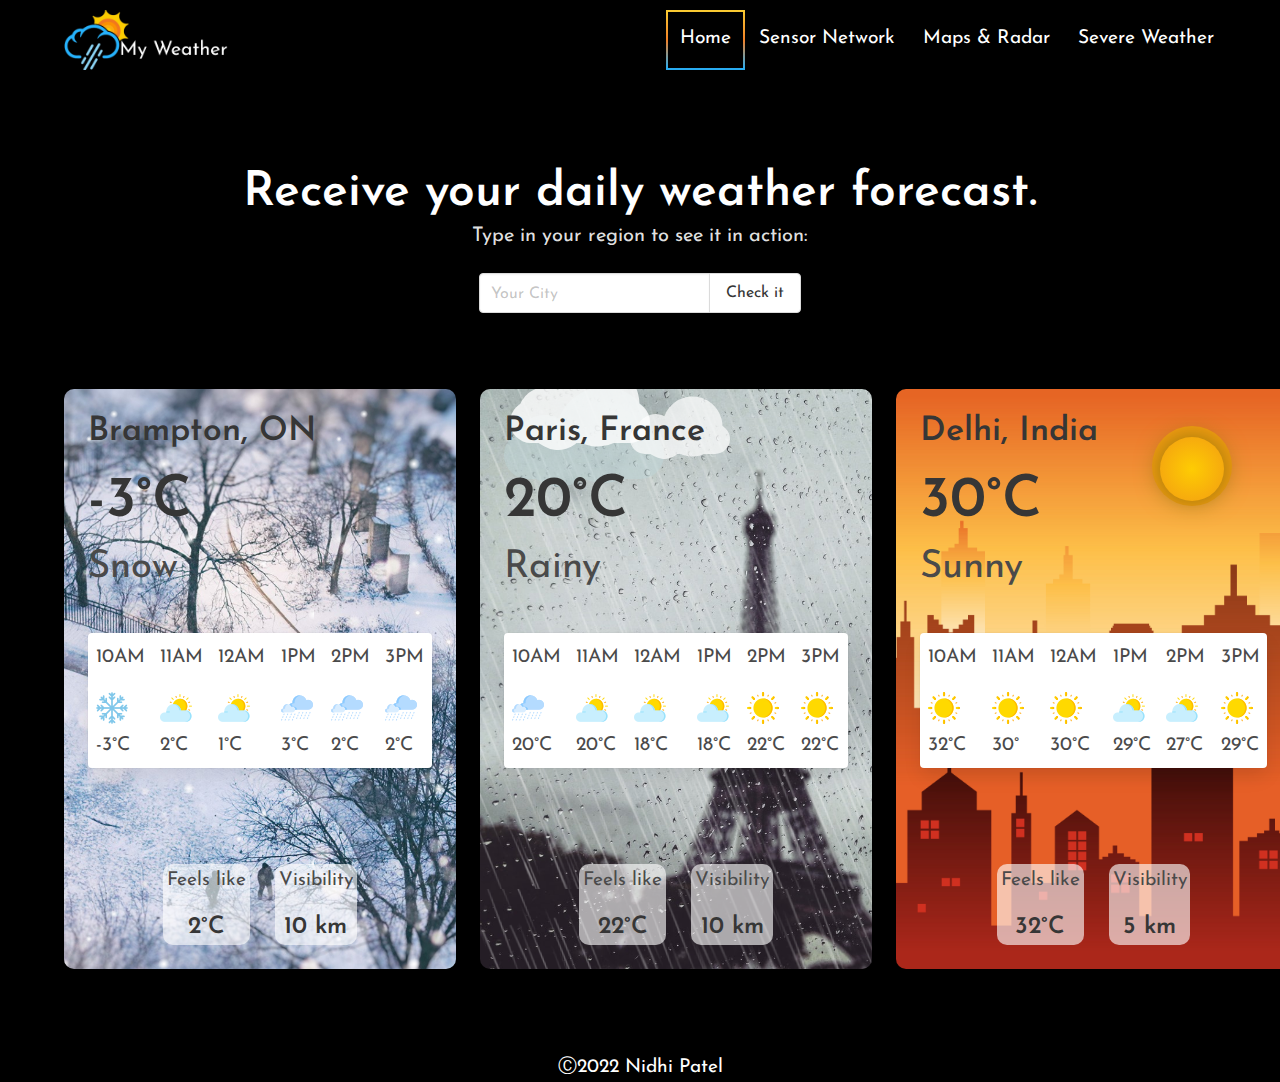
==== commit a741b575: "add media query" ====
--- a/index.html
+++ b/index.html
@@ -5,7 +5,7 @@
     <meta name="viewport" content="width=device-width, initial-scale=1.0" />
     <title>My Weather</title>
     <link rel="icon" type="image/x-icon" href="/image/favicon.png" />
-    <link href="bulma/css/bulma.min.css" type="text/css" rel="stylesheet" />
+    <link href="css/bulma.min.css" type="text/css" rel="stylesheet" />
     <link href="css/style.css" type="text/css" rel="stylesheet" />
     <script src="js/script.js" defer></script>
   </head>
--- a/css/style.css
+++ b/css/style.css
@@ -13,6 +13,7 @@
 *   6B. RAIN
 *   6C. SUNNY 
 * 7.MAIN BACKGROUND-CHANGE THROUGH JS   
+* 8.MEDIA-QUERY CSS
 **********************/
 
 /* 1. GENERAL STYLES */
@@ -97,6 +98,9 @@
 .navbar {
   padding: 0.5em 0;
 }
+.navbar-burger {
+  color: #ffffff;
+}
 
 /* 3. BANNER*/
 #banner-text {
@@ -152,6 +156,11 @@
   transform: translate3d(0, 0, 0);
   backface-visibility: hidden;
   perspective: 1000px;
+}
+.hourly-forecast ul {
+  display: flex;
+  justify-content: space-between;
+  align-items: flex-end;
 }
 #weather-column .column:hover {
   box-shadow: 0px 0px 6px 6px rgba(254, 254, 254, 0.3);
@@ -532,3 +541,24 @@
 #footer {
   text-align: center;
 }
+
+/* 8.MEDIA-QUERY CSS */
+@media screen and (max-width: 1023px) {
+  .hero.is-success .navbar-menu {
+    background: linear-gradient(
+      0deg,
+      rgba(37, 173, 245, 1) 0%,
+      rgba(242, 129, 39, 1) 50%,
+      rgba(250, 203, 50, 1) 100%
+    );
+  }
+
+  .hero.is-success .navbar-menu a:hover,
+  .hero.is-success .navbar-menu a:active,
+  .hero.is-success .navbar-menu a.nav-active,
+  .hero.is-success .navbar-menu a {
+    border-top-width: 0;
+    border-left-width: 0;
+    border-right-width: 0;
+  }
+}
